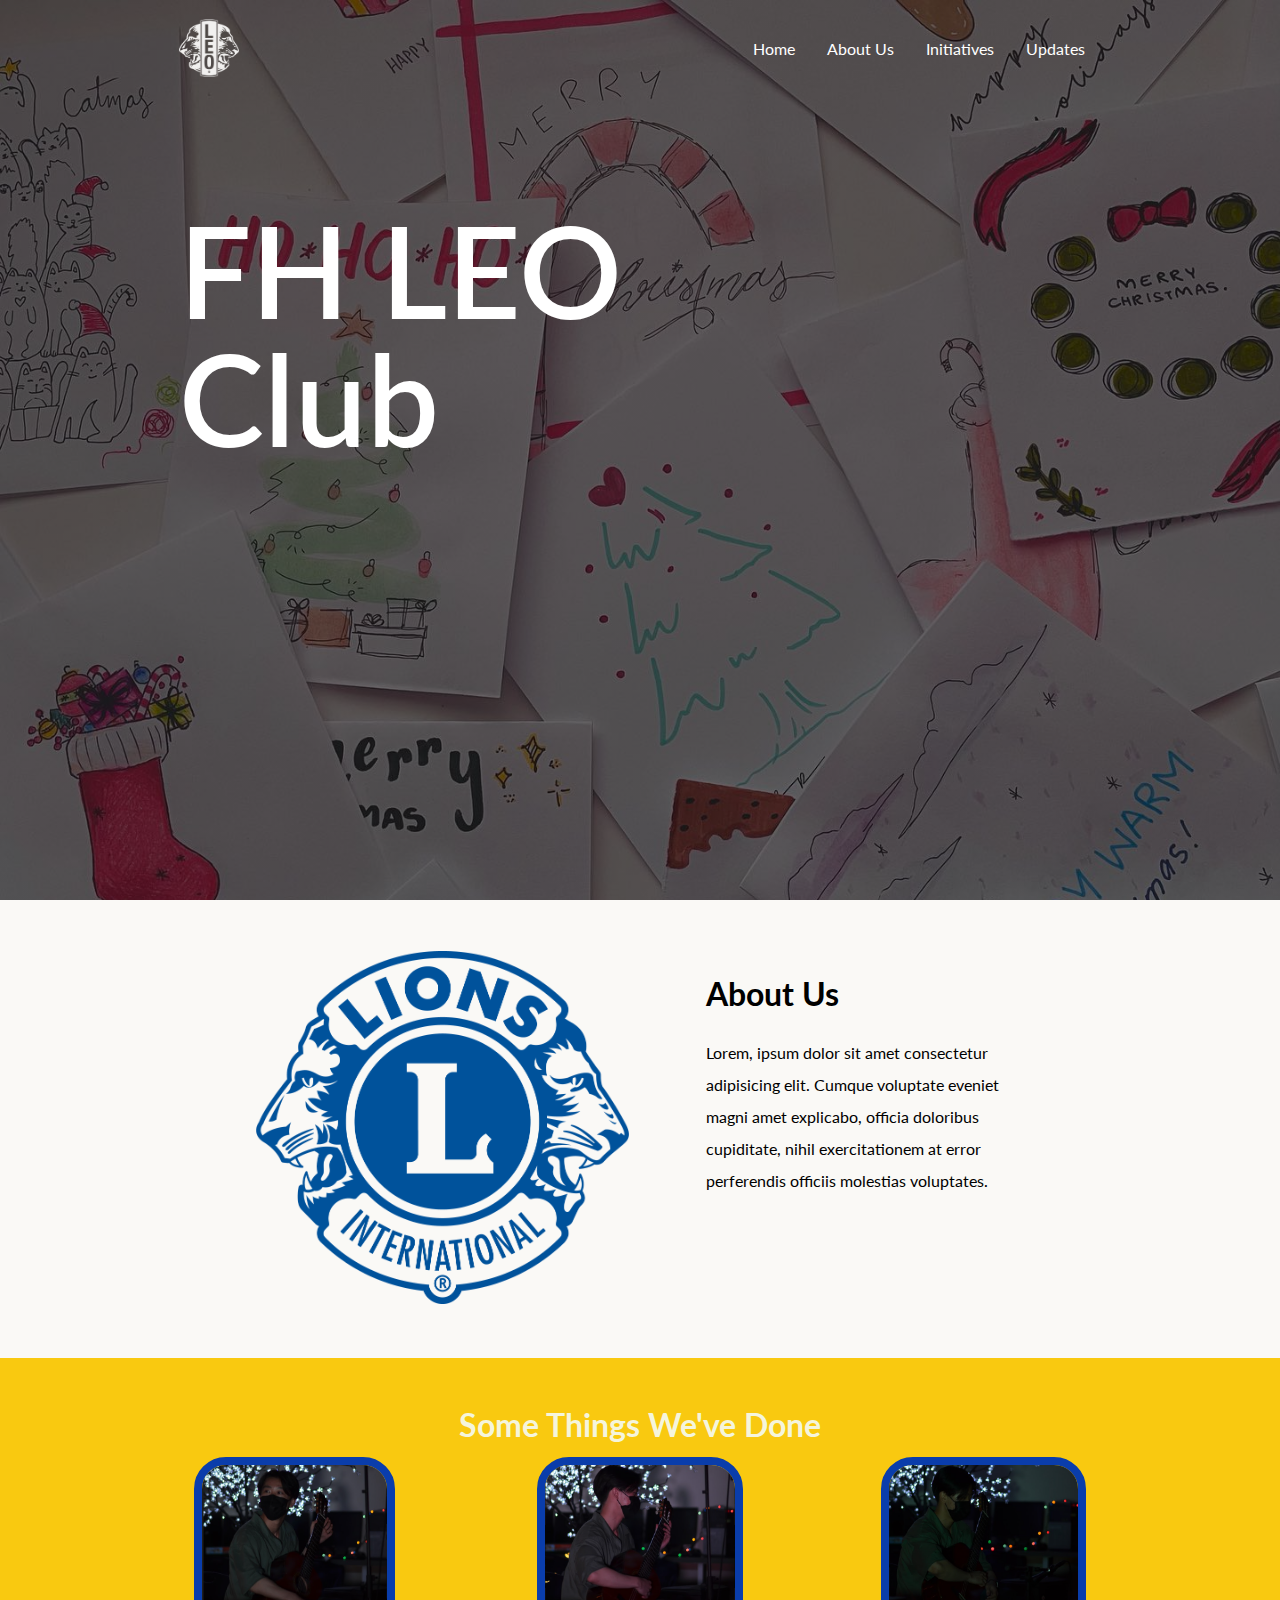
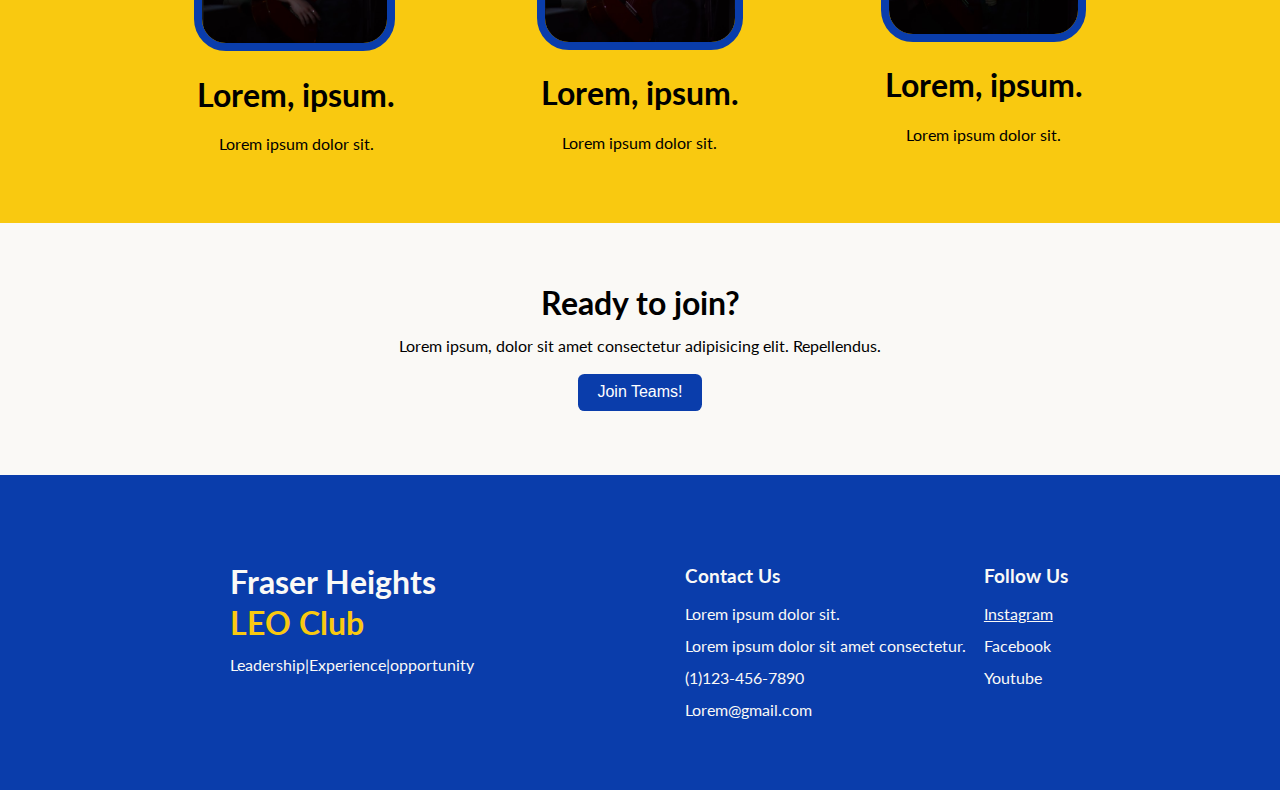
==== index.html @ 77f5a474 "3rd commit" ====
<!DOCTYPE html>
<html lang="en">
<head>
    <meta charset="UTF-8">
    <meta http-equiv="X-UA-Compatible" content="IE=edge">
    <meta name="viewport" content="width=device-width, initial-scale=1.0">
    <title>FH leo club</title>
    <script src="script.js" defer></script>
    <link rel="stylesheet" href="styles.css">
    <link
    href="https://fonts.googleapis.com/css2?family=Lato:wght@600&family=Roboto:wght@300;400&display=swap"
    rel="stylesheet">
</head>
<body>
    <section class="bg-blue">
        <nav class="navbar">
 
                <div class="logo">
                    <a href="#"><img src="pictures/leoclubwhite.png" alt="leo club logo"></a>
                </div>
 

            <a href="#" class="toggle-button">
                <span class="bar"></span>
                <span class="bar"></span>
                <span class="bar"></span>
              </a>

            <div class="navbar-links">
                <ul>
                    <li><a href="#"> Home </a></li>
                    <li><a href="#"> About Us </a></li>
                    <li><a href="#"> Initiatives </a></li>
                    <li><a href="#"> Updates </a></li>
                </ul>
            </div>
        </nav>
        <div class="main-title">
                <div class="col">
                    <h1>FH LEO</h1>
                </div>
                <div class="col">
                    <h1>Club</h1>
                </div>
        </div>
    </section> 

    <section class="bg-off-white">
        <div class="container">
            <div class="split">
                <div> 
                    <img src="pictures/leoClubLogo.png" alt="LEO club logo">
                </div>
                <div class="about pushdown"> 
                    <h2>About Us</h2>
                    <p class="double-space pushdown"> Lorem, ipsum dolor sit amet consectetur adipisicing elit. Cumque voluptate eveniet magni amet explicabo, officia doloribus cupiditate, nihil exercitationem at error perferendis officiis molestias voluptates.</p>
                </div>
            </div>
        </div>
    </section>

    <section class="bg-yellow">
        <div class="gallery-container">
            <h2 class="text-centre whiteh2">Some Things We've Done</h2>
            <div class="gallery">
                <figure class="icons">
                    <img src= "pictures/davidLeoClubImage.png" class="border gallery-element" alt= "club filler">
                    <h3 class="text-centre sub">Lorem, ipsum.</h3>
                    <figcaption class="text-centre"> Lorem ipsum dolor sit. </figcaption>  
                  </figure>
                  <figure class="icons">
                    <img src= "pictures/davidLeoClubImage2.png" class="border gallery-element" alt= "club filler">
                    <h3 class="text-centre sub">Lorem, ipsum.</h3>
                    <figcaption class="text-centre"> Lorem ipsum dolor sit.</figcaption> 
                  </figure>
                  <figure class="icons">
                    <img src= "pictures/dividLeoClubImag3.png" class="border gallery-element" alt= "club filler">
                    <h3 class="text-centre sub">Lorem, ipsum.</h3>
                    <figcaption class="text-centre"> Lorem ipsum dolor sit.</figcaption> 
                  </figure>
            </div>
        </div>
    </section>
    
    <section class="bg-off-white">
        <div>
            <div class="content-container">
                <div class="social-media text-centre">
                    <h2>Ready to join?</h2>
                    <p class="room">Lorem ipsum, dolor sit amet consectetur adipisicing elit. Repellendus.</p>
                    <a href="https://teams.microsoft.com/l/team/19%3aXjoGESyyftis80p68u_Xhh1oimrOnALKqK0oUwf_hvM1%40thread.tacv2/conversations?groupId=9fa5732e-8d96-49a0-8e16-34128732688b&tenantId=08b4e9cf-8113-420d-ba07-52f7d4df8acd" target="_blank">
                    <button type="button"> Join Teams!</button>
                    </a>
                </div>
            </div>
        </div>
    </section>

    <footer>
        <div class="footer-container">
            <div class="footer-grid">
                <div>
                    <h2 class="pushdown">Fraser Heights</h2>
                    <h2 class="leo">LEO Club</h2>
                    <p>Leadership|Experience|opportunity</p>
                </div>
                <div class="split2">
                    <div>
                        <h3 class="subtitle pushdown">Contact Us</h3>
                        <p class="double-space">Lorem ipsum dolor sit.</p>
                        <p class="double-space">Lorem ipsum dolor sit amet consectetur.</p>
                        <p class="double-space">(1)123-456-7890</p>
                        <p class="double-space">Lorem@gmail.com</p>
                    </div> 
                    <div>
                        <h3 class="subtitle pushdown">Follow Us</h3>
                        <a href="https://www.instagram.com/fhleoclub/" target="_blank">
                            <p class="double-space">Instagram</p>
                        </a>
                        <p class="double-space">Facebook</p>
                        <p class="double-space">Youtube</p>
                    </div>
                </div>
            </div>
        </div>
    </footer>
</body>
</html>
---- styles.css ----
:root{
    --clr-primary-100: #f9c910;
    --clr-primary-500: #0a3dab;

    --clr-neutral-100: #fff;
    --clr-neutral-200: #FAF9F6;
    --clr-neutral-800: #222c2a;

    --ff-primary: "Lato", sans-serif;
    --ff-accent: "Roboto", sans-serif;
}

*{
    box-sizing: border-box;
}

body,
h1,
h2,
h3,
footer,
p {
  margin: 0;
  font-family: var(--ff-primary);
}

h1{
    font-size: 8rem;
    font-weight: 600;
}

h2{
    font-size: 2rem;
}

h3{
    padding: 1vw 0;
    font-size: 1.2rem;
    font-weight: 700;
}

img{
    max-width: 100%;
    display: inline-block;
    object-fit: cover;
}

.navbar{
    padding: 1.5% 14%;
    display: flex;
    position: relative;
    justify-content: space-between;
    align-items: center;
    background-color: transparent;
    color: white;
}

.logo{
    width: 60px;
    height: 60px;
}

.navbar-links{
    height: 100%;
}

.navbar-links ul{
    margin: 0;
    padding: 0;
    display: flex;
}

.navbar-links li{
    list-style: none;
}

.navbar-links li a{
    text-decoration: none;
    padding: 1rem;
    display: block;
    color: white;
}

.navbar .logo a{
    text-decoration: none;
}

.navbar-links li:hover{
    background-color: #555;
}

.toggle-button {
    position: absolute;
    vertical-align: middle;
    top: 1.1rem;
    right: 3rem;
    display: none;
    flex-direction: column;
    justify-content: space-between;
    width: 33px;
    height: 24px;
    color: white;
}

.toggle-button .bar {
    height: 3px;
    width: 100%;
    background-color: white;
    border-radius: 10px;
}

@media (max-width: 800px) {
    .navbar {
        flex-direction: column;
        align-items: flex-start;
    }

    .toggle-button {
        display: flex;
    }

    .navbar-links {
        display: none;
        width: 100%;
    }

    .navbar-links ul {
        width: 100%;
        flex-direction: column;
    }

    .navbar-links ul li {
        text-align: center;
    }

    .navbar-links ul li a {
        padding: .5rem 1rem;
    }

    .navbar-links.active {
        display: flex;
    }
}

.gallery-element{
    max-height: 65%;
}

p,
body{
    line-height: 1;
    font-weight: 400;
}

button{
    background-color: var(--clr-primary-500);
    color:#fff;
    display: inline-block;
    border: none;
    padding: 1% 2%;
    font-size: 1rem;
    transition-duration: 0.5s;
    cursor: pointer;
    border-radius: 0.4rem;
}

button:hover{
    background-color: var(--clr-primary-100);
    color: var(--clr-neutral-800);
}

button:active{
    background-color: var(--clr-neutral-800);
}

a{
    color: var(--clr-neutral-200);
}

.main-title{
    padding: 12vh 14%;
}

.sub{
    font-size: 2rem;
    padding: 2vw 0;
}

.split{
    display: inline-flex;
    flex-direction: row;
    padding: 4% 20%;
    gap: 10%;
}

.split2{
    display: inline-flex;
    flex-direction: row;
    gap: 5%;
}

.footer-container{
    padding: 5% 18%;
}

.footer-grid{
    display: grid;
    grid-template-columns: 2fr 1fr;
    white-space: nowrap;
}

.content-container{
    padding: 5% 12%;
}
.gallery-container{
    padding: 4% 12%;
}

.gallery{
    display:grid;
    grid-template-columns: 1fr 1fr 1fr ;
    column-gap: 6%;
}

.leo{
    padding-top: 1vh;
    padding-bottom: 2vh;
    color: var(--clr-primary-100);
}
.pushdown{
    padding-top: 3vh;
}
.double-space{
    line-height: 2;
}

.room{
    padding: 2%;
}

.title{
    padding: 8%;
}

.whiteh2{
    color: beige;
}

.border{
    border:0.5rem solid #0a3dab;
    border-radius: 2rem;
}

.text-centre{
    text-align: center;
}

.bg-blue{
    height: 100vh;
    width: 100%;
    color: var(--clr-neutral-100);
    background-image: linear-gradient(rgba(0,0,0,0.6),rgba(0,0,0,0.6)),url(pictures/269949897_344656750380899_4382031329720486470_n.jpg);
    background-position: centre;
    background-size: cover;
}

.bg-off-white{
    background-color: var(--clr-neutral-200);
}

.bg-yellow{
    background-color: var(--clr-primary-100);
}

footer{
    color: var(--clr-neutral-200);
    background-color: var(--clr-primary-500);
}

@media (max-width: 900px){

    .subtitle{
        padding-top: 10vw;
    }

    h3{
        padding: 5vw 0;
    }

    .gallery-element{
        max-width: 100%;
        max-height: 100%;
    }

    .split{
        flex-direction: column;
    }

    .about{
        text-align: center;
    }

    .about{
        text-align: center;
    }

    .split2{
        flex-direction: column;
    }

    .gallery{
        grid-template-columns: 1fr;
    }

    .gallery-container{
        padding: 8% 16%;
    }

    .footer-container{
        padding: 8% 16%;
    }

    .social-media{
        line-height: 3;
    }

    .footer-grid{
        grid-template-columns: 1fr;
    }
}
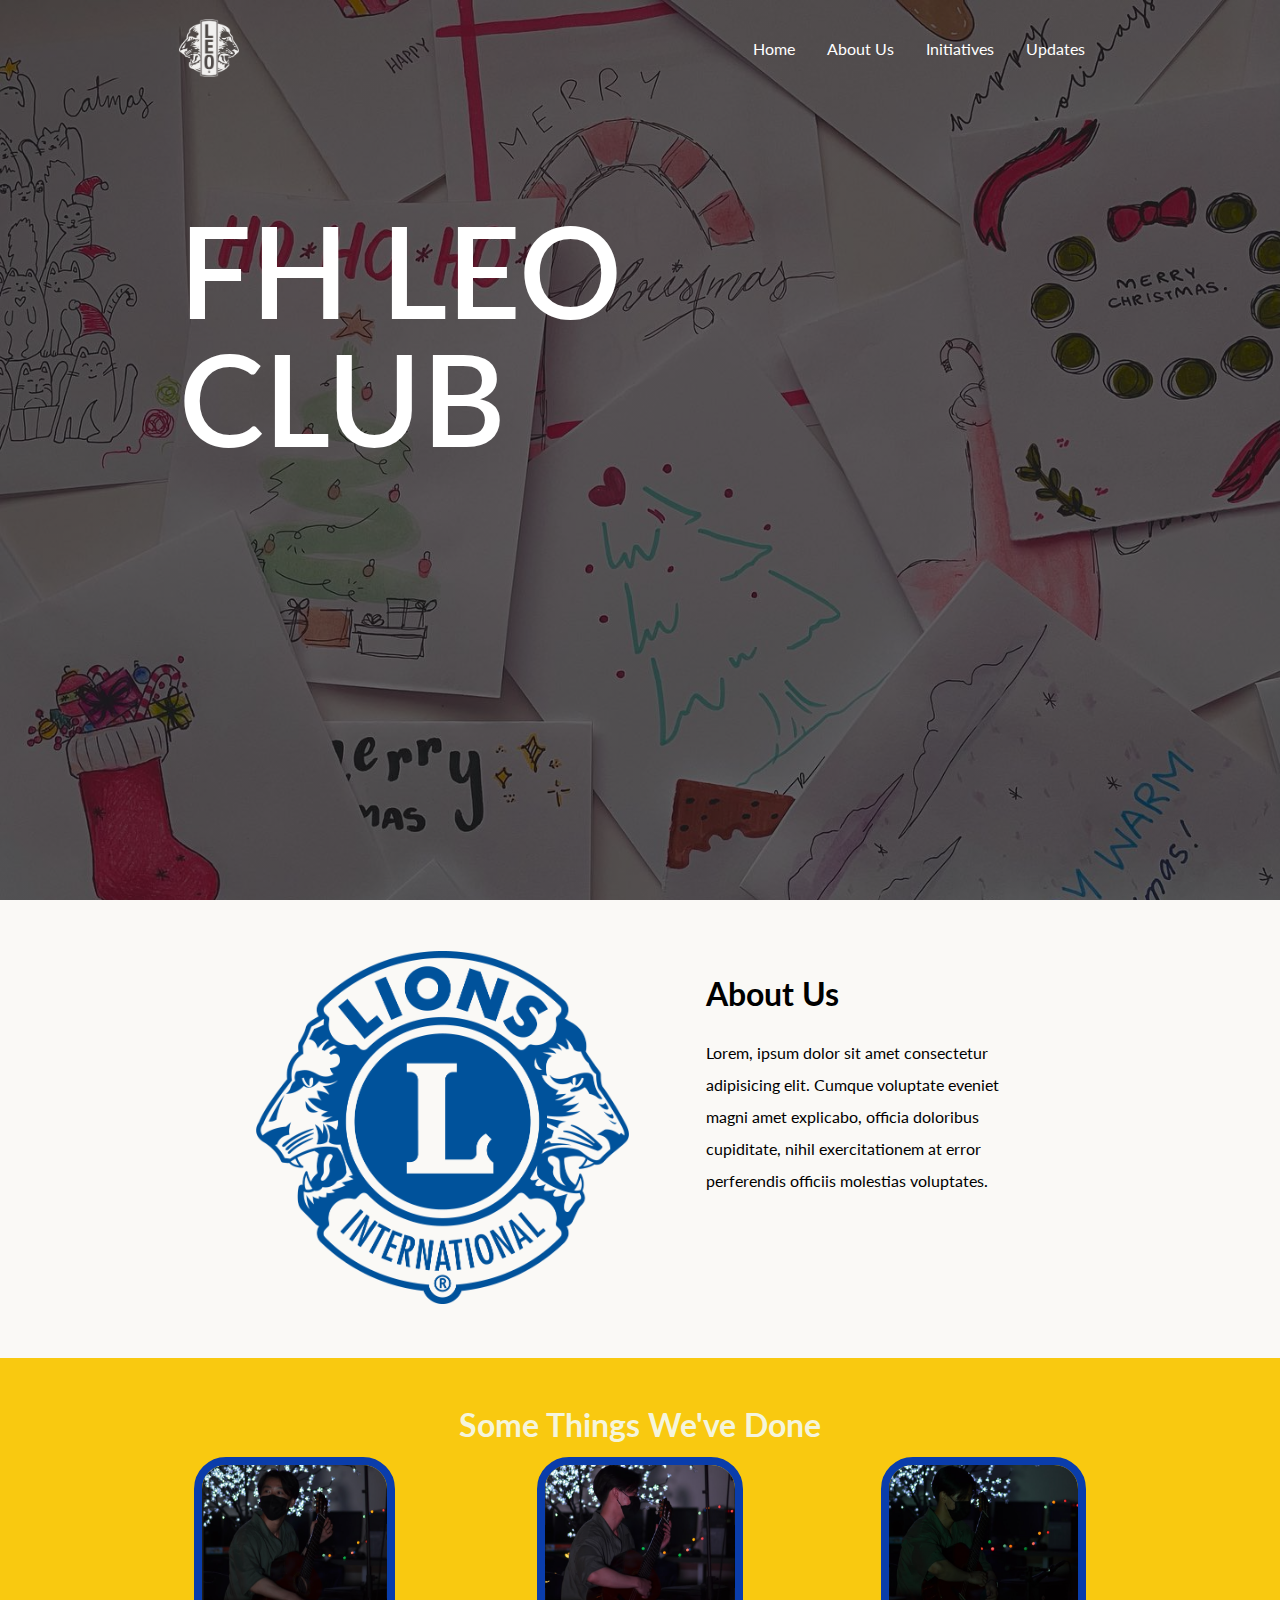
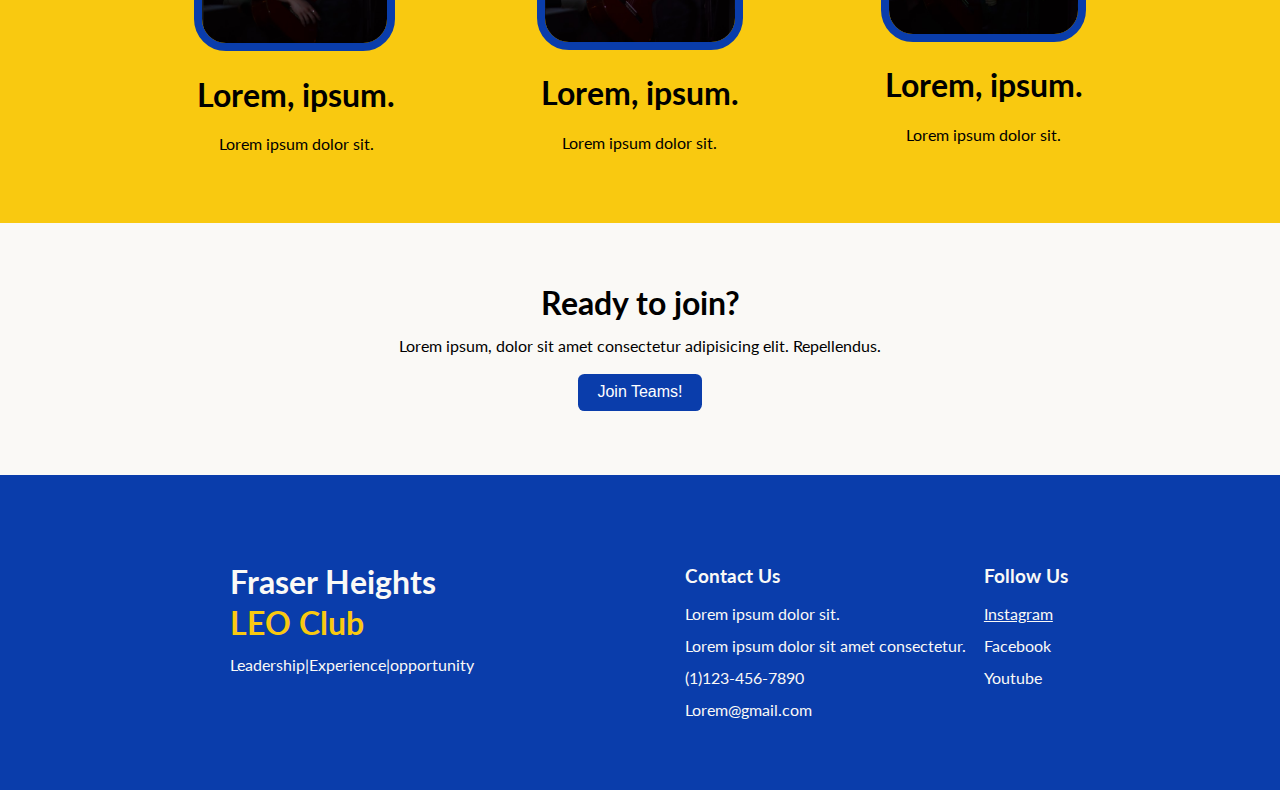
==== commit 508b142d: "updated a bunch of stuff" ====
--- a/index.html
+++ b/index.html
@@ -5,8 +5,8 @@
     <meta http-equiv="X-UA-Compatible" content="IE=edge">
     <meta name="viewport" content="width=device-width, initial-scale=1.0">
     <title>FH leo club</title>
-    <script src="script.js" defer></script>
-    <link rel="stylesheet" href="styles.css">
+    <script src="JS/script.js" defer></script>
+    <link rel="stylesheet" href="CSS/styles.css">
     <link
     href="https://fonts.googleapis.com/css2?family=Lato:wght@600&family=Roboto:wght@300;400&display=swap"
     rel="stylesheet">
@@ -14,12 +14,9 @@
 <body>
     <section class="bg-blue">
         <nav class="navbar">
- 
                 <div class="logo">
-                    <a href="#"><img src="pictures/leoclubwhite.png" alt="leo club logo"></a>
+                    <a href="#"><img src="PICTURES/leoclubwhite.png" alt="leo club logo"></a>
                 </div>
- 
-
             <a href="#" class="toggle-button">
                 <span class="bar"></span>
                 <span class="bar"></span>
@@ -28,10 +25,10 @@
 
             <div class="navbar-links">
                 <ul>
-                    <li><a href="#"> Home </a></li>
-                    <li><a href="#"> About Us </a></li>
-                    <li><a href="#"> Initiatives </a></li>
-                    <li><a href="#"> Updates </a></li>
+                    <li><a href="index.html"> Home </a></li>
+                    <li><a href="aboutUs.html"> About Us </a></li>
+                    <li><a href="initiatives.html"> Initiatives </a></li>
+                    <li><a href="updates.html"> Updates </a></li>
                 </ul>
             </div>
         </nav>
@@ -40,7 +37,7 @@
                     <h1>FH LEO</h1>
                 </div>
                 <div class="col">
-                    <h1>Club</h1>
+                    <h1>CLUB</h1>
                 </div>
         </div>
     </section> 
@@ -49,7 +46,7 @@
         <div class="container">
             <div class="split">
                 <div> 
-                    <img src="pictures/leoClubLogo.png" alt="LEO club logo">
+                    <img src="PICTURES/leoClubLogo.png" alt="LEO club logo">
                 </div>
                 <div class="about pushdown"> 
                     <h2>About Us</h2>
@@ -64,17 +61,17 @@
             <h2 class="text-centre whiteh2">Some Things We've Done</h2>
             <div class="gallery">
                 <figure class="icons">
-                    <img src= "pictures/davidLeoClubImage.png" class="border gallery-element" alt= "club filler">
+                    <img src= "PICTURES/davidLeoClubImage.png" class="border gallery-element" alt= "club filler">
                     <h3 class="text-centre sub">Lorem, ipsum.</h3>
                     <figcaption class="text-centre"> Lorem ipsum dolor sit. </figcaption>  
                   </figure>
                   <figure class="icons">
-                    <img src= "pictures/davidLeoClubImage2.png" class="border gallery-element" alt= "club filler">
+                    <img src= "PICTURES/davidLeoClubImage2.png" class="border gallery-element" alt= "club filler">
                     <h3 class="text-centre sub">Lorem, ipsum.</h3>
                     <figcaption class="text-centre"> Lorem ipsum dolor sit.</figcaption> 
                   </figure>
                   <figure class="icons">
-                    <img src= "pictures/dividLeoClubImag3.png" class="border gallery-element" alt= "club filler">
+                    <img src= "PICTURES/dividLeoClubImag3.png" class="border gallery-element" alt= "club filler">
                     <h3 class="text-centre sub">Lorem, ipsum.</h3>
                     <figcaption class="text-centre"> Lorem ipsum dolor sit.</figcaption> 
                   </figure>
@@ -101,10 +98,10 @@
             <div class="footer-grid">
                 <div>
                     <h2 class="pushdown">Fraser Heights</h2>
-                    <h2 class="leo">LEO Club</h2>
+                    <h2 class="footer-title">LEO Club</h2>
                     <p>Leadership|Experience|opportunity</p>
                 </div>
-                <div class="split2">
+                <div class="split-footer">
                     <div>
                         <h3 class="subtitle pushdown">Contact Us</h3>
                         <p class="double-space">Lorem ipsum dolor sit.</p>
@@ -113,7 +110,7 @@
                         <p class="double-space">Lorem@gmail.com</p>
                     </div> 
                     <div>
-                        <h3 class="subtitle pushdown">Follow Us</h3>
+                        <h3 class="footer-subtitle pushdown">Follow Us</h3>
                         <a href="https://www.instagram.com/fhleoclub/" target="_blank">
                             <p class="double-space">Instagram</p>
                         </a>
--- a/CSS/styles.css
+++ b/CSS/styles.css
@@ -0,0 +1,336 @@
+:root{
+    --clr-primary-100: #f9c910;
+    --clr-primary-500: #0a3dab;
+
+    --clr-neutral-100: #fff;
+    --clr-neutral-200: #FAF9F6;
+    --clr-neutral-800: #222c2a;
+
+    --ff-primary: "Lato", sans-serif;
+    --ff-accent: "Roboto", sans-serif;
+}
+
+*{
+    box-sizing: border-box;
+}
+
+body,
+h1,
+h2,
+h3,
+footer,
+p {
+  margin: 0;
+  font-family: var(--ff-primary);
+}
+
+h1{
+    font-size: 8rem;
+    font-weight: 600;
+}
+
+h2{
+    font-size: 2rem;
+}
+
+h3{
+    padding: 1vw 0;
+    font-size: 1.2rem;
+    font-weight: 700;
+}
+
+img{
+    max-width: 100%;
+    display: inline-block;
+    object-fit: cover;
+}
+
+.navbar{
+    padding: 1.5% 14%;
+    display: flex;
+    position: relative;
+    justify-content: space-between;
+    align-items: center;
+    background-color: transparent;
+    color: white;
+}
+
+.logo{
+    width: 60px;
+    height: 60px;
+}
+
+.navbar-links{
+    height: 100%;
+}
+
+.navbar-links ul{
+    margin: 0;
+    padding: 0;
+    display: flex;
+}
+
+.navbar-links li{
+    list-style: none;
+}
+
+.navbar-links li a{
+    text-decoration: none;
+    padding: 1rem;
+    display: block;
+    color: white;
+}
+
+.navbar .logo a{
+    text-decoration: none;
+}
+
+.navbar-links li:hover{
+    background-color: #555;
+}
+
+.toggle-button {
+    position: absolute;
+    vertical-align: middle;
+    top: 1.1rem;
+    right: 3rem;
+    display: none;
+    flex-direction: column;
+    justify-content: space-between;
+    width: 33px;
+    height: 24px;
+    color: white;
+}
+
+.toggle-button .bar {
+    height: 3px;
+    width: 100%;
+    background-color: white;
+    border-radius: 10px;
+}
+
+@media (max-width: 800px) {
+    .navbar {
+        flex-direction: column;
+        align-items: flex-start;
+    }
+
+    .toggle-button {
+        display: flex;
+    }
+
+    .navbar-links {
+        display: none;
+        width: 100%;
+    }
+
+    .navbar-links ul {
+        width: 100%;
+        flex-direction: column;
+    }
+
+    .navbar-links ul li {
+        text-align: center;
+    }
+
+    .navbar-links ul li a {
+        padding: .5rem 1rem;
+    }
+
+    .navbar-links.active {
+        display: flex;
+    }
+}
+
+.gallery-element{
+    max-height: 65%;
+}
+
+p,
+body{
+    line-height: 1;
+    font-weight: 400;
+}
+
+button{
+    background-color: var(--clr-primary-500);
+    color:#fff;
+    display: inline-block;
+    border: none;
+    padding: 1% 2%;
+    font-size: 1rem;
+    transition-duration: 0.5s;
+    cursor: pointer;
+    border-radius: 0.4rem;
+}
+
+button:hover{
+    background-color: var(--clr-primary-100);
+    color: var(--clr-neutral-800);
+}
+
+button:active{
+    background-color: var(--clr-neutral-800);
+}
+
+a{
+    color: var(--clr-neutral-200);
+}
+
+.main-title{
+    padding: 12vh 14%;
+}
+
+.sub{
+    font-size: 2rem;
+    padding: 2vw 0;
+}
+
+.split{
+    display: inline-flex;
+    flex-direction: row;
+    padding: 4% 20%;
+    gap: 10%;
+}
+
+.content-container{
+    padding: 5% 12%;
+}
+.gallery-container{
+    padding: 4% 12%;
+}
+
+.gallery{
+    display:grid;
+    grid-template-columns: 1fr 1fr 1fr ;
+    column-gap: 6%;
+}
+
+.pushdown{
+    padding-top: 3vh;
+}
+.double-space{
+    line-height: 2;
+}
+
+.room{
+    padding: 2%;
+}
+
+.title{
+    padding: 8%;
+}
+
+.whiteh2{
+    color: beige;
+}
+
+.border{
+    border:0.5rem solid #0a3dab;
+    border-radius: 2rem;
+}
+
+.text-centre{
+    text-align: center;
+}
+
+/* footer styling*/
+
+.footer-container{
+    padding: 5% 18%;
+}
+
+.footer-grid{
+    display: grid;
+    grid-template-columns: 2fr 1fr;
+    white-space: nowrap;
+}
+
+footer{
+    color: var(--clr-neutral-200);
+    background-color: var(--clr-primary-500);
+}
+
+.split-footer{
+    display: inline-flex;
+    flex-direction: row;
+    gap: 5%;
+}
+
+.footer-title{
+    padding-top: 1vh;
+    padding-bottom: 2vh;
+    color: var(--clr-primary-100);
+}
+
+@media (max-width: 900px){
+
+    .footer-container{
+        padding: 8% 16%;
+    }
+
+    .footer-grid{
+        grid-template-columns: 1fr;
+    }
+
+    .footer-subtitle{
+        padding-top: 10vw;
+    }
+
+    .split-footer{
+        flex-direction: column;
+    }
+
+    .social-media{
+        line-height: 3;
+    }
+}
+
+
+.bg-blue{
+    height: 100vh;
+    width: 100%;
+    color: var(--clr-neutral-100);
+    background-image: linear-gradient(rgba(0,0,0,0.6),rgba(0,0,0,0.6)),url(leoClubBackgroundImage.jpg);
+    background-position: centre;
+    background-size: cover;
+}
+
+.bg-off-white{
+    background-color: var(--clr-neutral-200);
+}
+
+.bg-yellow{
+    background-color: var(--clr-primary-100);
+}
+
+
+
+@media (max-width: 900px){
+
+
+    h3{
+        padding: 5vw 0;
+    }
+
+    .gallery-element{
+        max-width: 100%;
+        max-height: 100%;
+    }
+
+    .split{
+        flex-direction: column;
+    }
+
+    .about{
+        text-align: center;
+    }
+
+    .gallery{
+        grid-template-columns: 1fr;
+    }
+
+    .gallery-container{
+        padding: 8% 16%;
+    }
+}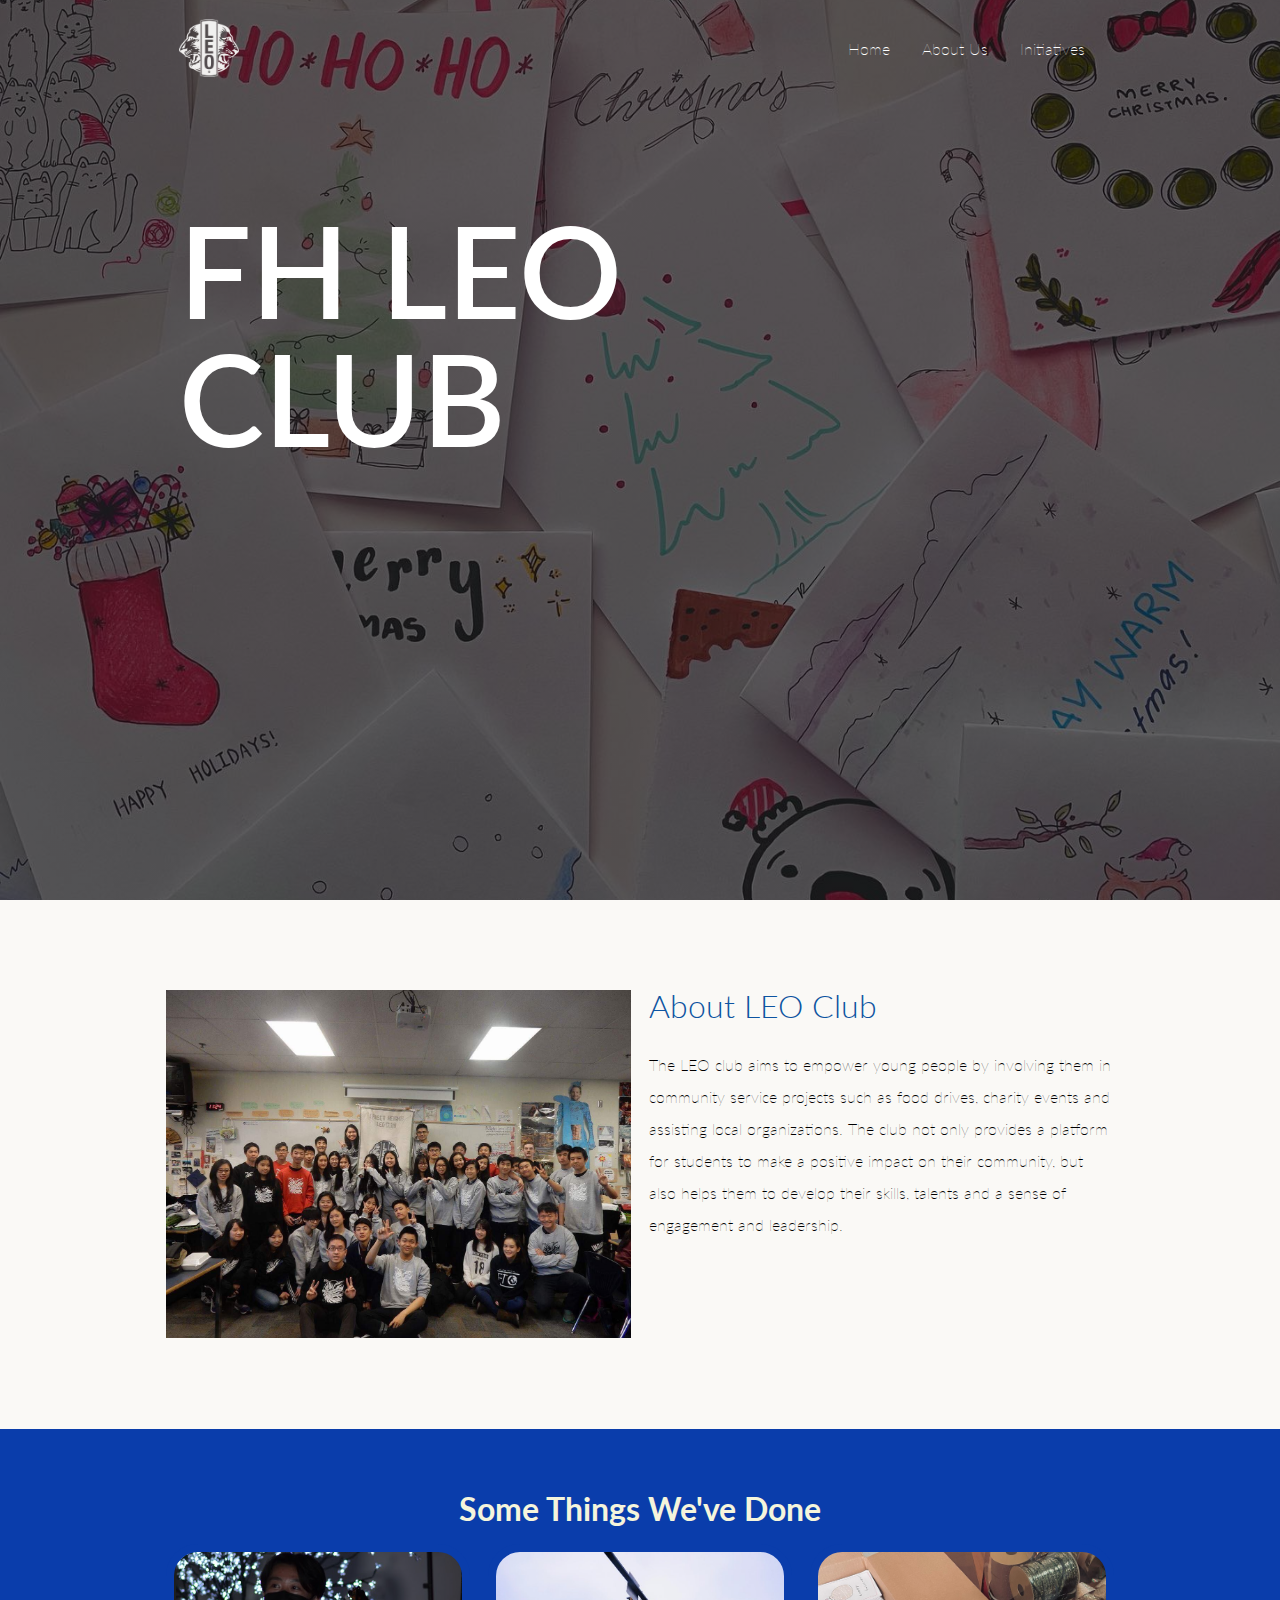
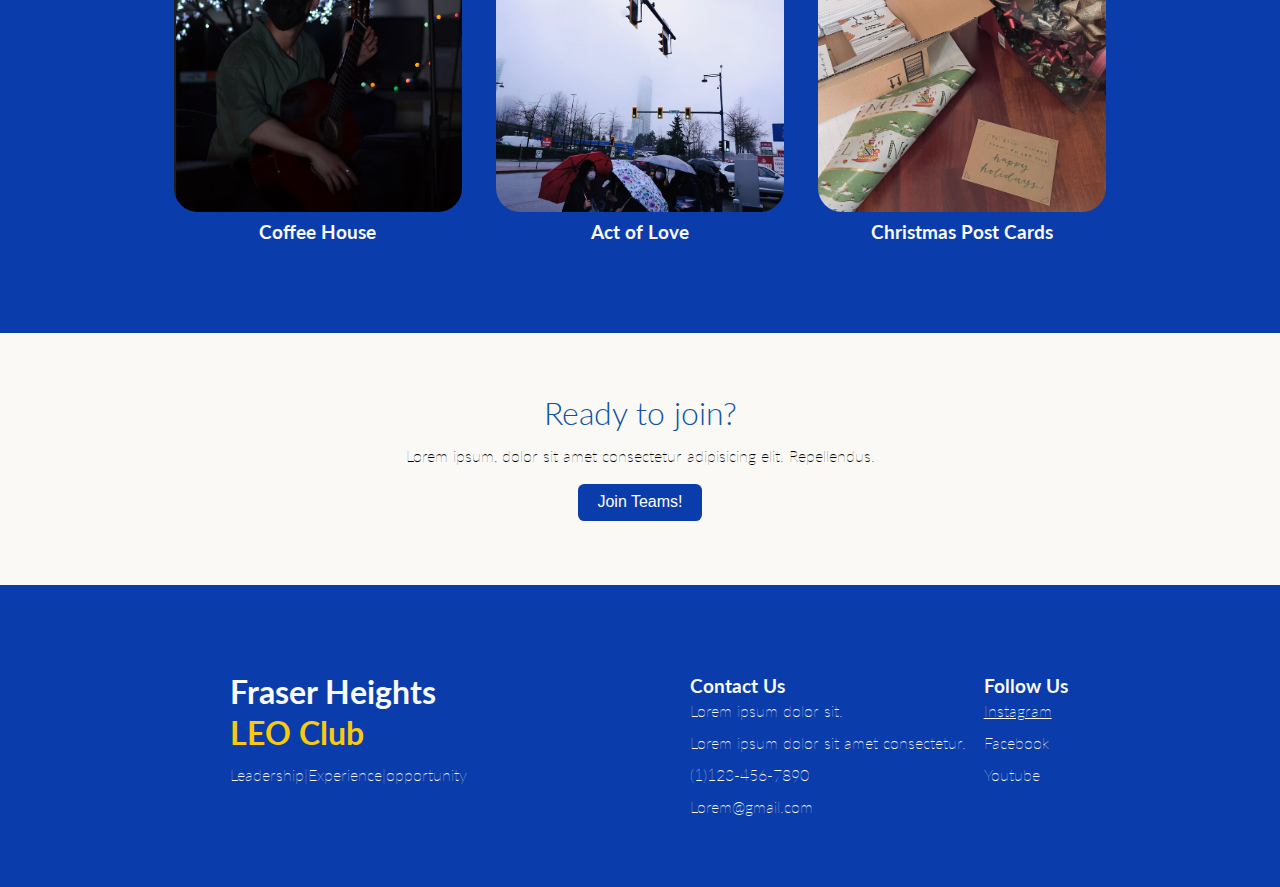
==== commit 5c349d8d: "huge update B)" ====
--- a/index.html
+++ b/index.html
@@ -11,8 +11,8 @@
     href="https://fonts.googleapis.com/css2?family=Lato:wght@600&family=Roboto:wght@300;400&display=swap"
     rel="stylesheet">
 </head>
-<body>
-    <section class="bg-blue">
+<body class ="mainContainer">
+    <section class="bg-blue parallaxContainer">
         <nav class="navbar">
                 <div class="logo">
                     <a href="#"><img src="PICTURES/leoclubwhite.png" alt="leo club logo"></a>
@@ -28,7 +28,6 @@
                     <li><a href="index.html"> Home </a></li>
                     <li><a href="aboutUs.html"> About Us </a></li>
                     <li><a href="initiatives.html"> Initiatives </a></li>
-                    <li><a href="updates.html"> Updates </a></li>
                 </ul>
             </div>
         </nav>
@@ -46,11 +45,11 @@
         <div class="container">
             <div class="split">
                 <div> 
-                    <img src="PICTURES/leoClubLogo.png" alt="LEO club logo">
+                    <img src="PICTURES/fhleoclub.jpg">
                 </div>
-                <div class="about pushdown"> 
-                    <h2>About Us</h2>
-                    <p class="double-space pushdown"> Lorem, ipsum dolor sit amet consectetur adipisicing elit. Cumque voluptate eveniet magni amet explicabo, officia doloribus cupiditate, nihil exercitationem at error perferendis officiis molestias voluptates.</p>
+                <div class="about"> 
+                    <h2 class="second-title">About LEO Club</h2>
+                    <p class="double-space pushdown">The LEO club aims to empower young people by involving them in community service projects such as food drives, charity events and assisting local organizations. The club not only provides a platform for students to make a positive impact on their community, but also helps them to develop their skills, talents and a sense of engagement and leadership.</p>
                 </div>
             </div>
         </div>
@@ -60,21 +59,18 @@
         <div class="gallery-container">
             <h2 class="text-centre whiteh2">Some Things We've Done</h2>
             <div class="gallery">
-                <figure class="icons">
+                <div class="icons">
                     <img src= "PICTURES/davidLeoClubImage.png" class="border gallery-element" alt= "club filler">
-                    <h3 class="text-centre sub">Lorem, ipsum.</h3>
-                    <figcaption class="text-centre"> Lorem ipsum dolor sit. </figcaption>  
-                  </figure>
-                  <figure class="icons">
-                    <img src= "PICTURES/davidLeoClubImage2.png" class="border gallery-element" alt= "club filler">
-                    <h3 class="text-centre sub">Lorem, ipsum.</h3>
-                    <figcaption class="text-centre"> Lorem ipsum dolor sit.</figcaption> 
-                  </figure>
-                  <figure class="icons">
-                    <img src= "PICTURES/dividLeoClubImag3.png" class="border gallery-element" alt= "club filler">
-                    <h3 class="text-centre sub">Lorem, ipsum.</h3>
-                    <figcaption class="text-centre"> Lorem ipsum dolor sit.</figcaption> 
-                  </figure>
+                    <h3 class="text-centre">Coffee House</h3> 
+                </div>
+                  <div class="icons">
+                    <img src= "PICTURES/actOfLove.jpg" class="border gallery-element" alt= "club filler">
+                    <h3 class="text-centre">Act of Love</h3>
+                  </div>
+                  <div class="icons">
+                    <img src= "PICTURES/seniorCards.jpg" class="border gallery-element" alt= "club filler">
+                    <h3 class="text-centre">Christmas Post Cards</h3>
+                  </div>
             </div>
         </div>
     </section>
@@ -83,7 +79,7 @@
         <div>
             <div class="content-container">
                 <div class="social-media text-centre">
-                    <h2>Ready to join?</h2>
+                    <h2 class="second-title">Ready to join?</h2>
                     <p class="room">Lorem ipsum, dolor sit amet consectetur adipisicing elit. Repellendus.</p>
                     <a href="https://teams.microsoft.com/l/team/19%3aXjoGESyyftis80p68u_Xhh1oimrOnALKqK0oUwf_hvM1%40thread.tacv2/conversations?groupId=9fa5732e-8d96-49a0-8e16-34128732688b&tenantId=08b4e9cf-8113-420d-ba07-52f7d4df8acd" target="_blank">
                     <button type="button"> Join Teams!</button>
@@ -110,7 +106,7 @@
                         <p class="double-space">Lorem@gmail.com</p>
                     </div> 
                     <div>
-                        <h3 class="footer-subtitle pushdown">Follow Us</h3>
+                        <h3 class="pushdown">Follow Us</h3>
                         <a href="https://www.instagram.com/fhleoclub/" target="_blank">
                             <p class="double-space">Instagram</p>
                         </a>
--- a/CSS/styles.css
+++ b/CSS/styles.css
@@ -1,6 +1,7 @@
 :root{
     --clr-primary-100: #f9c910;
     --clr-primary-500: #0a3dab;
+    --clr-primary-600: #0d54a1;
 
     --clr-neutral-100: #fff;
     --clr-neutral-200: #FAF9F6;
@@ -34,7 +35,7 @@
 }
 
 h3{
-    padding: 1vw 0;
+    padding: 1vw, 0;
     font-size: 1.2rem;
     font-weight: 700;
 }
@@ -143,13 +144,15 @@
 }
 
 .gallery-element{
-    max-height: 65%;
+    height: 85%;
+    width: 100%;
 }
 
 p,
 body{
     line-height: 1;
-    font-weight: 400;
+    font-weight: 100;
+    font-size: 1rem;
 }
 
 button{
@@ -181,29 +184,45 @@
     padding: 12vh 14%;
 }
 
+.second-title{
+  font-size: 2rem;
+  font-weight: 300;
+  color: var(--clr-primary-600);
+}
+
 .sub{
     font-size: 2rem;
     padding: 2vw 0;
 }
 
 .split{
-    display: inline-flex;
-    flex-direction: row;
-    padding: 4% 20%;
-    gap: 10%;
+    display: grid;
+    grid-template-columns: 1fr 1fr;
+    padding: 7% 13%;
+    gap: 2%;
+}
+
+@media (max-width: 800px){
+    .split{
+        display: grid;
+        grid-template-columns: 1fr;
+        padding: 7% 20%;
+        gap: 10%;
+    }  
 }
 
 .content-container{
     padding: 5% 12%;
 }
 .gallery-container{
-    padding: 4% 12%;
+    padding: 5% 13%;
 }
 
 .gallery{
+    padding-top: 2%;
     display:grid;
     grid-template-columns: 1fr 1fr 1fr ;
-    column-gap: 6%;
+    column-gap: 2%;
 }
 
 .pushdown{
@@ -226,7 +245,7 @@
 }
 
 .border{
-    border:0.5rem solid #0a3dab;
+    border:0.5rem solid var(--clr-primary-500);
     border-radius: 2rem;
 }
 
@@ -285,6 +304,8 @@
         line-height: 3;
     }
 }
+
+
 
 
 .bg-blue{
@@ -293,15 +314,23 @@
     color: var(--clr-neutral-100);
     background-image: linear-gradient(rgba(0,0,0,0.6),rgba(0,0,0,0.6)),url(leoClubBackgroundImage.jpg);
     background-position: centre;
+    background-size: cover; 
+
+    /* Create the parallax scrolling effect */
+    background-attachment: fixed;
+    background-position: center;
+    background-repeat: no-repeat;
     background-size: cover;
 }
 
 .bg-off-white{
     background-color: var(--clr-neutral-200);
+
 }
 
 .bg-yellow{
-    background-color: var(--clr-primary-100);
+    color:var(--clr-neutral-200);
+    background-color: var(--clr-primary-500);
 }
 
 
@@ -309,8 +338,17 @@
 @media (max-width: 900px){
 
 
+    .gallery-element{
+        height: 450px;
+        width: 450px;
+            display: block;
+            margin-left: auto;
+            margin-right: auto;
+    }
+
+    
     h3{
-        padding: 5vw 0;
+        padding: 3vw 0;
     }
 
     .gallery-element{
@@ -328,9 +366,11 @@
 
     .gallery{
         grid-template-columns: 1fr;
+        gap: 5vh;
     }
 
     .gallery-container{
         padding: 8% 16%;
     }
+
 }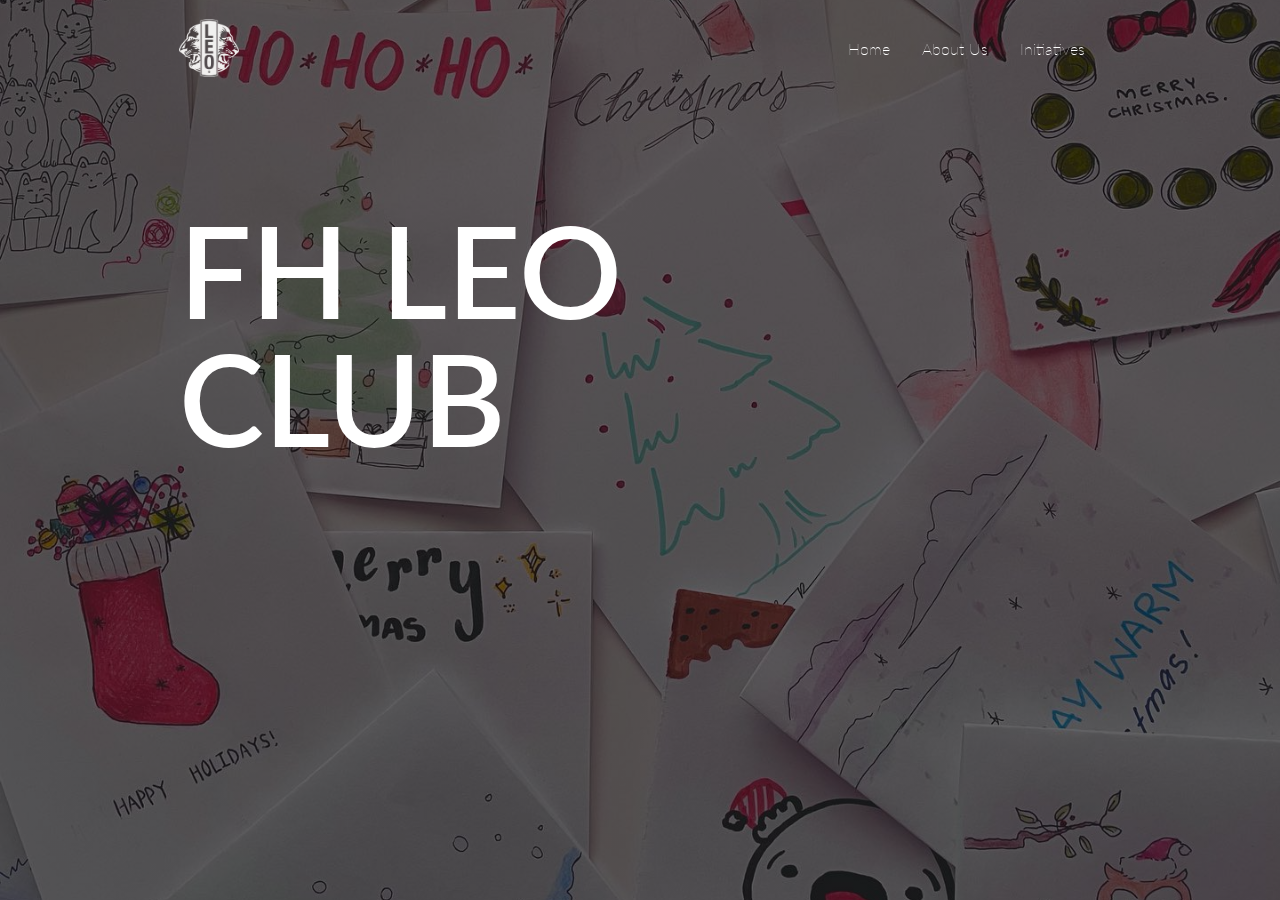
==== commit 1a2bb66f: "parallax scroll" ====
--- a/index.html
+++ b/index.html
@@ -11,9 +11,10 @@
     href="https://fonts.googleapis.com/css2?family=Lato:wght@600&family=Roboto:wght@300;400&display=swap"
     rel="stylesheet">
 </head>
-<body class ="mainContainer">
-    <section class="bg-blue parallaxContainer">
-        <nav class="navbar">
+<body>
+    <div class="MainContainer">
+        <div class="bg-blue ParallaxContainer">
+            <nav class="navbar">
                 <div class="logo">
                     <a href="#"><img src="PICTURES/leoclubwhite.png" alt="leo club logo"></a>
                 </div>
@@ -39,56 +40,56 @@
                     <h1>CLUB</h1>
                 </div>
         </div>
-    </section> 
-
-    <section class="bg-off-white">
-        <div class="container">
-            <div class="split">
-                <div> 
-                    <img src="PICTURES/fhleoclub.jpg">
+        </div>
+        <div class="ContentContainer">
+            <section class="bg-off-white">
+                <div class="container">
+                    <div class="split">
+                        <div> 
+                            <img src="PICTURES/fhleoclub.jpg">
+                        </div>
+                        <div class="about"> 
+                            <h2 class="second-title">About LEO Club</h2>
+                            <p class="double-space pushdown">The LEO club aims to empower young people by involving them in community service projects such as food drives, charity events and assisting local organizations. The club not only provides a platform for students to make a positive impact on their community, but also helps them to develop their skills, talents and a sense of engagement and leadership.</p>
+                        </div>
+                    </div>
                 </div>
-                <div class="about"> 
-                    <h2 class="second-title">About LEO Club</h2>
-                    <p class="double-space pushdown">The LEO club aims to empower young people by involving them in community service projects such as food drives, charity events and assisting local organizations. The club not only provides a platform for students to make a positive impact on their community, but also helps them to develop their skills, talents and a sense of engagement and leadership.</p>
+            </section>
+        
+            <section class="bg-yellow">
+                <div class="gallery-container">
+                    <h2 class="text-centre whiteh2">Some Things We've Done</h2>
+                    <div class="gallery">
+                        <div class="icons">
+                            <img src= "PICTURES/davidLeoClubImage.png" class="border gallery-element" alt= "club filler">
+                            <h3 class="text-centre">Coffee House</h3> 
+                        </div>
+                          <div class="icons">
+                            <img src= "PICTURES/actOfLove.jpg" class="border gallery-element" alt= "club filler">
+                            <h3 class="text-centre">Act of Love</h3>
+                          </div>
+                          <div class="icons">
+                            <img src= "PICTURES/seniorCards.jpg" class="border gallery-element" alt= "club filler">
+                            <h3 class="text-centre">Christmas Post Cards</h3>
+                          </div>
+                    </div>
                 </div>
-            </div>
-        </div>
-    </section>
-
-    <section class="bg-yellow">
-        <div class="gallery-container">
-            <h2 class="text-centre whiteh2">Some Things We've Done</h2>
-            <div class="gallery">
-                <div class="icons">
-                    <img src= "PICTURES/davidLeoClubImage.png" class="border gallery-element" alt= "club filler">
-                    <h3 class="text-centre">Coffee House</h3> 
+            </section>
+            
+            <section class="bg-off-white">
+                <div>
+                    <div class="content-container">
+                        <div class="social-media text-centre">
+                            <h2 class="second-title">Ready to join?</h2>
+                            <p class="room">Lorem ipsum, dolor sit amet consectetur adipisicing elit. Repellendus.</p>
+                            <a href="https://teams.microsoft.com/l/team/19%3aXjoGESyyftis80p68u_Xhh1oimrOnALKqK0oUwf_hvM1%40thread.tacv2/conversations?groupId=9fa5732e-8d96-49a0-8e16-34128732688b&tenantId=08b4e9cf-8113-420d-ba07-52f7d4df8acd" target="_blank">
+                            <button type="button"> Join Teams!</button>
+                            </a>
+                        </div>
+                    </div>
                 </div>
-                  <div class="icons">
-                    <img src= "PICTURES/actOfLove.jpg" class="border gallery-element" alt= "club filler">
-                    <h3 class="text-centre">Act of Love</h3>
-                  </div>
-                  <div class="icons">
-                    <img src= "PICTURES/seniorCards.jpg" class="border gallery-element" alt= "club filler">
-                    <h3 class="text-centre">Christmas Post Cards</h3>
-                  </div>
-            </div>
-        </div>
-    </section>
-    
-    <section class="bg-off-white">
-        <div>
-            <div class="content-container">
-                <div class="social-media text-centre">
-                    <h2 class="second-title">Ready to join?</h2>
-                    <p class="room">Lorem ipsum, dolor sit amet consectetur adipisicing elit. Repellendus.</p>
-                    <a href="https://teams.microsoft.com/l/team/19%3aXjoGESyyftis80p68u_Xhh1oimrOnALKqK0oUwf_hvM1%40thread.tacv2/conversations?groupId=9fa5732e-8d96-49a0-8e16-34128732688b&tenantId=08b4e9cf-8113-420d-ba07-52f7d4df8acd" target="_blank">
-                    <button type="button"> Join Teams!</button>
-                    </a>
-                </div>
-            </div>
-        </div>
-    </section>
-
+            </section>
+      </div>
     <footer>
         <div class="footer-container">
             <div class="footer-grid">
--- a/CSS/styles.css
+++ b/CSS/styles.css
@@ -14,6 +14,31 @@
 *{
     box-sizing: border-box;
 }
+  
+.MainContainer {
+    perspective: 1px;
+    transform-style: preserve-3d;
+    height: 100vh;
+    overflow-x: hidden;
+    overflow-y: scroll;
+  }
+  
+  .ContentContainer {
+    position: relative;
+    display: block;
+    background-color: white;
+    z-index: 1;
+  }
+  
+  .ParallaxContainer {
+    padding: 0;
+    margin: 0;
+    position: relative;
+    z-index: -1;
+    height: 100vh;
+    transform: translateZ(-1px) scale(2);
+  }
+  
 
 body,
 h1,
@@ -313,14 +338,9 @@
     width: 100%;
     color: var(--clr-neutral-100);
     background-image: linear-gradient(rgba(0,0,0,0.6),rgba(0,0,0,0.6)),url(leoClubBackgroundImage.jpg);
-    background-position: centre;
+    background-position: center;
     background-size: cover; 
-
-    /* Create the parallax scrolling effect */
-    background-attachment: fixed;
-    background-position: center;
-    background-repeat: no-repeat;
-    background-size: cover;
+    padding: 0;
 }
 
 .bg-off-white{
